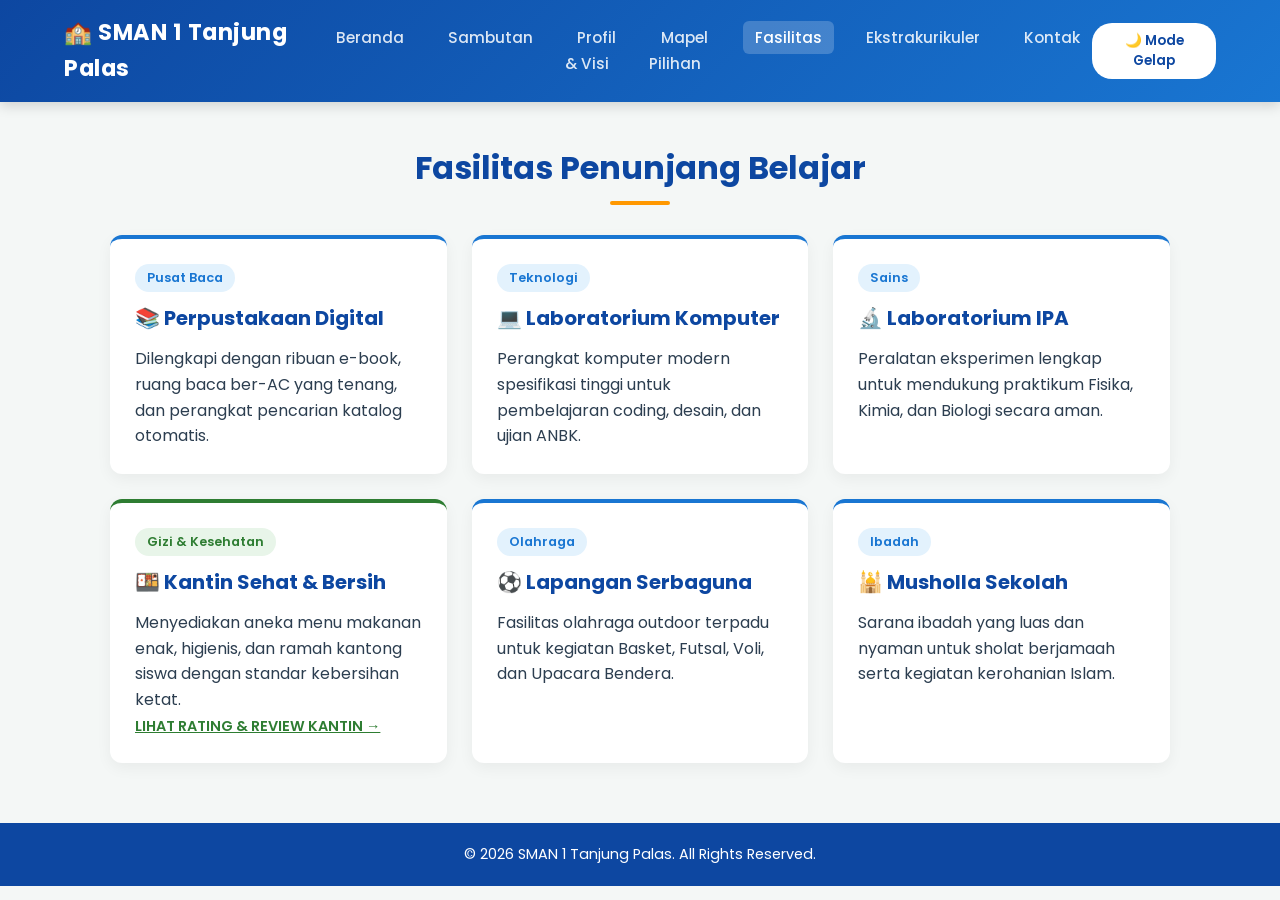
==== fasilitas.html @ 92361ccb "Add files via upload" ====
<!DOCTYPE html>
<html lang="id">
<head>
    <meta charset="UTF-8">
    <meta name="viewport" content="width=device-width, initial-scale=1.0">
    <title>Fasilitas - SMAN 1 Tanjung Palas</title>
    <link rel="stylesheet" href="style.css">
</head>
<body>
    <header>
        <div class="logo">🏫 SMAN 1 Tanjung Palas</div>
        <nav>
            <ul class="nav-menu">
                <li><a href="index.html">Beranda</a></li>
                <li><a href="sambutan.html">Sambutan</a></li>
                <li><a href="profil.html">Profil & Visi</a></li>
                <li><a href="mapel.html">Mapel Pilihan</a></li>
                <li><a href="fasilitas.html" class="active">Fasilitas</a></li>
                <li><a href="ekskul.html">Ekstrakurikuler</a></li>
                <li><a href="kontak.html">Kontak</a></li>
            </ul>
        </nav>
        <button id="darkModeToggle" class="btn-toggle">🌙 Mode Gelap</button>
    </header>

    <section class="container">
        <h2 class="section-title">Fasilitas Penunjang Belajar</h2>
        <div class="grid-3">
            <div class="card">
                <span class="badge">Pusat Baca</span>
                <h3>📚 Perpustakaan Digital</h3>
                <p>Dilengkapi dengan ribuan e-book, ruang baca ber-AC yang tenang, dan perangkat pencarian katalog otomatis.</p>
            </div>
            <div class="card">
                <span class="badge">Teknologi</span>
                <h3>💻 Laboratorium Komputer</h3>
                <p>Perangkat komputer modern spesifikasi tinggi untuk pembelajaran coding, desain, dan ujian ANBK.</p>
            </div>
            <div class="card">
                <span class="badge">Sains</span>
                <h3>🔬 Laboratorium IPA</h3>
                <p>Peralatan eksperimen lengkap untuk mendukung praktikum Fisika, Kimia, dan Biologi secara aman.</p>
            </div>
            <div class="card" style="border-top-color: #2e7d32;">
    <span class="badge" style="background: #e8f5e9; color: #2e7d32;">Gizi & Kesehatan</span>
    <h3>🍱 Kantin Sehat & Bersih</h3>
    <p>Menyediakan aneka menu makanan enak, higienis, dan ramah kantong siswa dengan standar kebersihan ketat.</p>
    <a href="https://kantinratingreview.netlify.app" target="_blank" style="color: #2e7d32; font-weight: 600; font-size: 0.9rem;">LIHAT RATING & REVIEW KANTIN &rarr;</a>
</div>
            <div class="card">
                <span class="badge">Olahraga</span>
                <h3>⚽ Lapangan Serbaguna</h3>
                <p>Fasilitas olahraga outdoor terpadu untuk kegiatan Basket, Futsal, Voli, dan Upacara Bendera.</p>
            </div>
            <div class="card">
                <span class="badge">Ibadah</span>
                <h3>🕌 Musholla Sekolah</h3>
                <p>Sarana ibadah yang luas dan nyaman untuk sholat berjamaah serta kegiatan kerohanian Islam.</p>
            </div>
        </div>
    </section>

    <footer>
        <p>&copy; 2026 SMAN 1 Tanjung Palas. All Rights Reserved.</p>
    </footer>

    <script src="script.js"></script>
</body>
</html>
---- style.css ----
@import url('https://fonts.googleapis.com/css2?family=Poppins:wght@300;400;500;600;700&display=swap');

* {
    margin: 0;
    padding: 0;
    box-sizing: border-box;
    font-family: 'Poppins', sans-serif;
}

body {
    background-color: #f4f7f6;
    color: #2c3e50;
    line-height: 1.6;
    transition: background-color 0.3s, color 0.3s;
}

/* Header & Navbar */
header {
    background: linear-gradient(135deg, #0d47a1, #1976d2);
    color: white;
    padding: 15px 5%;
    display: flex;
    justify-content: space-between;
    align-items: center;
    box-shadow: 0 4px 12px rgba(0,0,0,0.15);
    position: sticky;
    top: 0;
    z-index: 1000;
}

.logo {
    font-size: 1.4rem;
    font-weight: 700;
    letter-spacing: 0.5px;
}

.nav-menu {
    display: flex;
    list-style: none;
    gap: 20px;
}

.nav-menu a {
    color: rgba(255, 255, 255, 0.85);
    text-decoration: none;
    font-size: 0.95rem;
    font-weight: 500;
    padding: 6px 12px;
    border-radius: 6px;
    transition: all 0.3s ease;
}

.nav-menu a:hover, .nav-menu a.active {
    color: #ffffff;
    background: rgba(255, 255, 255, 0.2);
}

.btn-toggle {
    background: #ffffff;
    color: #0d47a1;
    border: none;
    padding: 8px 16px;
    border-radius: 20px;
    cursor: pointer;
    font-weight: 600;
    font-size: 0.85rem;
    transition: 0.3s;
}

.btn-toggle:hover {
    background: #e0e0e0;
}

/* Hero Section */
.hero {
    background: linear-gradient(rgba(13, 71, 161, 0.85), rgba(25, 118, 210, 0.85)), url('https://storage.schoolmedia.id/01-cms-website/sman1tgpalas.sch.id/slide/hjuij1741570653.png');
    background-size: cover;
    background-position: center;
    color: white;
    padding: 80px 20px;
    text-align: center;
}

.hero h1 {
    font-size: 2.5rem;
    margin-bottom: 15px;
    font-weight: 700;
}

.hero p {
    font-size: 1.1rem;
    max-width: 650px;
    margin: 0 auto 25px;
    opacity: 0.95;
}

.btn-primary {
    display: inline-block;
    background: #ff9800;
    color: white;
    padding: 12px 28px;
    border-radius: 30px;
    text-decoration: none;
    font-weight: 600;
    box-shadow: 0 4px 10px rgba(255, 152, 0, 0.3);
    transition: 0.3s;
}

.btn-primary:hover {
    background: #f57c00;
    transform: translateY(-2px);
}

/* Layout Containers */
.container {
    max-width: 1100px;
    margin: 40px auto;
    padding: 0 20px;
}

.section-title {
    text-align: center;
    font-size: 2rem;
    color: #0d47a1;
    margin-bottom: 30px;
    position: relative;
}

.section-title::after {
    content: '';
    display: block;
    width: 60px;
    height: 4px;
    background: #ff9800;
    margin: 8px auto 0;
    border-radius: 2px;
}

/* Grid & Cards */
.grid-3 {
    display: grid;
    grid-template-columns: repeat(auto-fit, minmax(300px, 1fr));
    gap: 25px;
}

.grid-2 {
    display: grid;
    grid-template-columns: repeat(auto-fit, minmax(320px, 1fr));
    gap: 25px;
}

.card {
    background: white;
    padding: 25px;
    border-radius: 12px;
    box-shadow: 0 5px 15px rgba(0,0,0,0.05);
    border-top: 4px solid #1976d2;
    transition: transform 0.3s, box-shadow 0.3s;
}

.card:hover {
    transform: translateY(-5px);
    box-shadow: 0 8px 25px rgba(0,0,0,0.1);
}

.card h3 {
    color: #0d47a1;
    margin-bottom: 12px;
    font-size: 1.25rem;
}

.badge {
    display: inline-block;
    background: #e3f2fd;
    color: #1976d2;
    padding: 4px 12px;
    border-radius: 15px;
    font-size: 0.8rem;
    font-weight: 600;
    margin-bottom: 10px;
}

/* Stats Counter Bar */
.stats-bar {
    background: white;
    border-radius: 12px;
    padding: 30px;
    display: grid;
    grid-template-columns: repeat(auto-fit, minmax(150px, 1fr));
    gap: 20px;
    text-align: center;
    box-shadow: 0 5px 15px rgba(0,0,0,0.05);
    margin-top: -30px;
    position: relative;
    z-index: 10;
}

.stat-item h2 {
    font-size: 2.2rem;
    color: #0d47a1;
}

.stat-item p {
    font-size: 0.9rem;
    color: #666;
    font-weight: 500;
}

/* Contact Page Layout */
.contact-wrapper {
    display: grid;
    grid-template-columns: repeat(auto-fit, minmax(320px, 1fr));
    gap: 30px;
}

.form-group {
    margin-bottom: 15px;
}

.form-group label {
    display: block;
    margin-bottom: 5px;
    font-weight: 500;
}

.form-group input, .form-group textarea {
    width: 100%;
    padding: 10px 14px;
    border: 1px solid #ccc;
    border-radius: 6px;
    outline: none;
}

.form-group input:focus, .form-group textarea:focus {
    border-color: #1976d2;
}

/* Dark Mode Styles */
body.dark-mode {
    background-color: #121212;
    color: #e0e0e0;
}

body.dark-mode header {
    background: linear-gradient(135deg, #1f1f1f, #2d2d2d);
}

body.dark-mode .card, 
body.dark-mode .stats-bar {
    background-color: #1e1e1e;
    color: #e0e0e0;
    box-shadow: 0 4px 12px rgba(0,0,0,0.5);
    border-top: 4px solid #0d47a1;
}

body.dark-mode .section-title {
    color: #64b5f6;
}

body.dark-mode .card h3,
body.dark-mode .stat-item h2 {
    color: #90caf9;
}

body.dark-mode .form-group input,
body.dark-mode .form-group textarea {
    background: #2a2a2a;
    color: white;
    border-color: #444;
}

/* Footer */
footer {
    background: #0d47a1;
    color: white;
    text-align: center;
    padding: 20px;
    margin-top: 60px;
    font-size: 0.9rem;
}

body.dark-mode footer {
    background: #151515;
}/* =========================================
   STYLING KHUSUS EKSTRAKURIKULER (GRID & KARTU)
   ========================================= */

.grid-ekskul {
    display: grid !important;
    grid-template-columns: repeat(auto-fit, minmax(280px, 1fr)) !important;
    gap: 25px !important;
    margin-top: 30px;
}

.card-ekskul {
    background: #ffffff;
    border-radius: 12px;
    overflow: hidden;
    box-shadow: 0 4px 12px rgba(0, 0, 0, 0.08);
    text-align: center;
    transition: transform 0.3s ease, box-shadow 0.3s ease;
}

.card-ekskul:hover {
    transform: translateY(-5px);
    box-shadow: 0 8px 20px rgba(0, 0, 0, 0.15);
}

.card-ekskul img {
    width: 100%;
    height: 180px;
    object-fit: cover;
    display: block;
}

.card-ekskul h3 {
    padding: 16px 10px;
    font-size: 1.1rem;
    color: #0d47a1;
    font-weight: 600;
}

/* Penyesuaian Mode Gelap */
body.dark-mode .card-ekskul {
    background-color: #1e1e1e;
}

body.dark-mode .card-ekskul h3 {
    color: #90caf9;
}
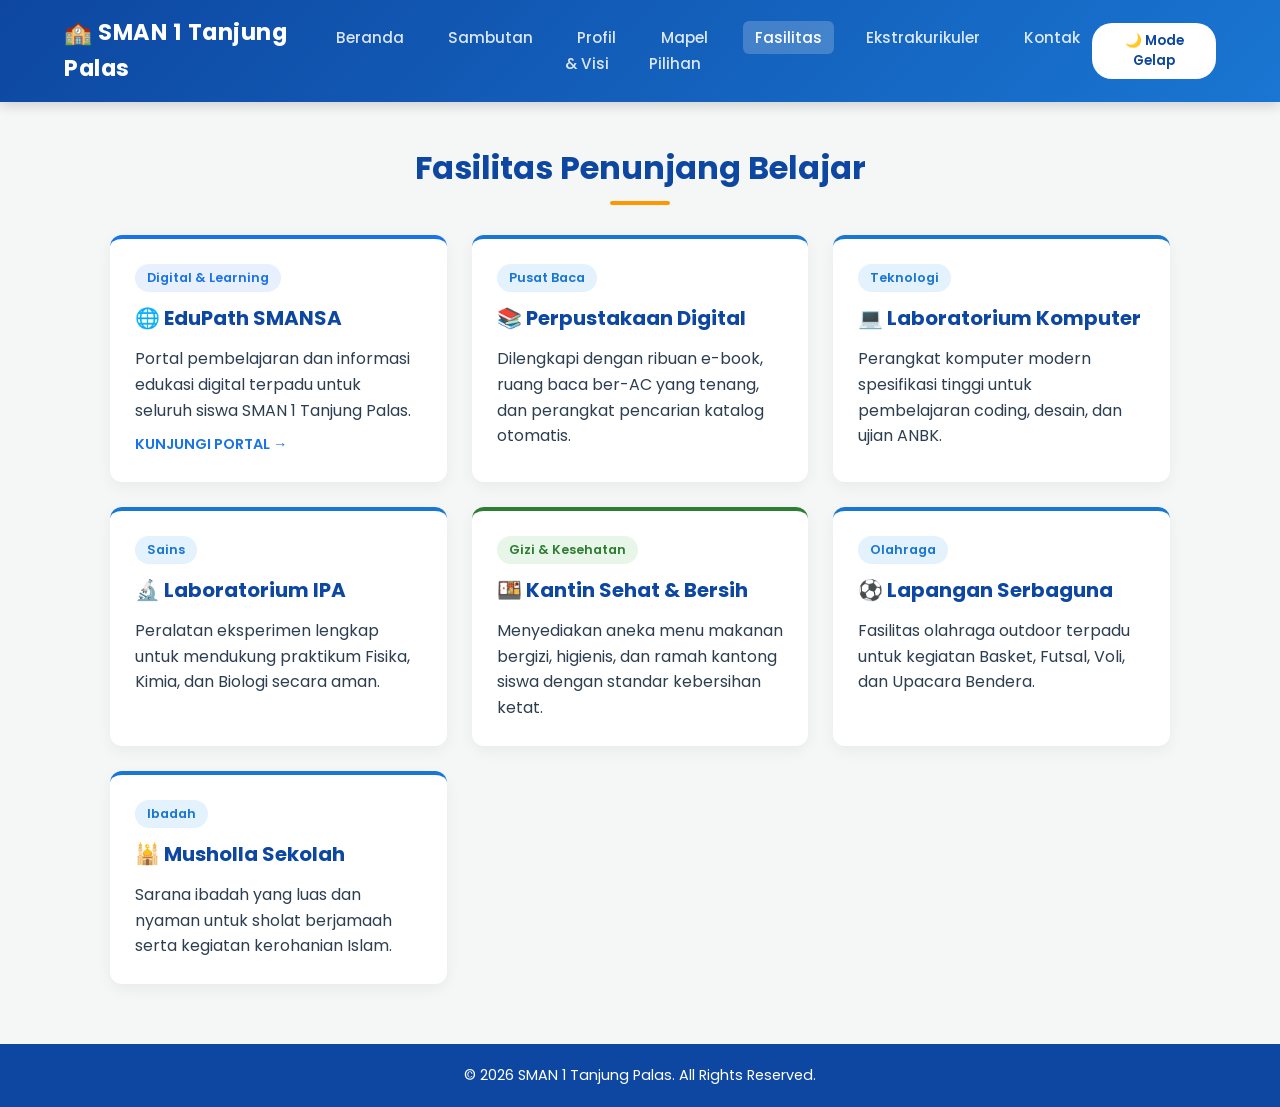
==== commit effa932f: "Add files via upload" ====
--- a/fasilitas.html
+++ b/fasilitas.html
@@ -26,6 +26,12 @@
     <section class="container">
         <h2 class="section-title">Fasilitas Penunjang Belajar</h2>
         <div class="grid-3">
+            <div class="card" style="border-top-color: #1a73e8;">
+        <span class="badge" style="background: #e8f0fe; color: #1a73e8;">Digital & Learning</span>
+        <h3>🌐 EduPath SMANSA</h3>
+        <p>Portal pembelajaran dan informasi edukasi digital terpadu untuk seluruh siswa SMAN 1 Tanjung Palas.</p>
+        <a href="https://edupatsmansa.netlify.app" target="_blank" style="color: #1a73e8; font-weight: 600; font-size: 0.9rem; display: inline-block; margin-top: 10px; text-decoration: none;">KUNJUNGI PORTAL &rarr;</a>
+    </div>
             <div class="card">
                 <span class="badge">Pusat Baca</span>
                 <h3>📚 Perpustakaan Digital</h3>
@@ -42,11 +48,10 @@
                 <p>Peralatan eksperimen lengkap untuk mendukung praktikum Fisika, Kimia, dan Biologi secara aman.</p>
             </div>
             <div class="card" style="border-top-color: #2e7d32;">
-    <span class="badge" style="background: #e8f5e9; color: #2e7d32;">Gizi & Kesehatan</span>
-    <h3>🍱 Kantin Sehat & Bersih</h3>
-    <p>Menyediakan aneka menu makanan enak, higienis, dan ramah kantong siswa dengan standar kebersihan ketat.</p>
-    <a href="https://kantinratingreview.netlify.app" target="_blank" style="color: #2e7d32; font-weight: 600; font-size: 0.9rem;">LIHAT RATING & REVIEW KANTIN &rarr;</a>
-</div>
+                <span class="badge" style="background: #e8f5e9; color: #2e7d32;">Gizi & Kesehatan</span>
+                <h3>🍱 Kantin Sehat & Bersih</h3>
+                <p>Menyediakan aneka menu makanan bergizi, higienis, dan ramah kantong siswa dengan standar kebersihan ketat.</p>
+            </div>
             <div class="card">
                 <span class="badge">Olahraga</span>
                 <h3>⚽ Lapangan Serbaguna</h3>
--- a/style.css
+++ b/style.css
@@ -327,4 +327,55 @@
 
 body.dark-mode .card-ekskul h3 {
     color: #90caf9;
+}
+
+/* =========================================
+   PENGATURAN UNTUK HP DAN TABLET (RESPONSIVE)
+   Tambahkan kode ini di paling bawah style.css
+   ========================================= */
+
+@media (max-width: 768px) {
+    /* 1. Memperbaiki Menu Navigasi yang Bertumpuk */
+    header {
+        flex-direction: column; /* Menyusun logo dan menu ke bawah */
+        text-align: center;
+    }
+    
+    .nav-menu {
+        display: flex;
+        flex-wrap: wrap; /* Membungkus menu agar tidak meluber ke samping */
+        justify-content: center;
+        gap: 10px;
+        padding: 10px 0;
+    }
+
+    /* 2. Memperbaiki Layout Kolom (Grid) */
+    /* Mengubah .grid-2 dan .grid-3 yang ada di HTML menjadi 1 kolom di HP */
+    .grid-2, .grid-3 {
+        display: grid;
+        grid-template-columns: 1fr !important; /* Memaksa jadi 1 kolom penuh */
+        gap: 15px;
+    }
+
+    /* 3. Menyesuaikan Container Utama */
+    .container {
+        width: 100%;
+        padding: 15px;
+        box-sizing: border-box; /* Mencegah padding menambah lebar elemen */
+    }
+
+    /* 4. Menyesuaikan Ukuran Teks di Hero Section */
+    .hero h1 {
+        font-size: 24px;
+    }
+    
+    .hero p {
+        font-size: 14px;
+    }
+}
+
+/* Pastikan semua gambar tidak merusak ukuran layar */
+img {
+    max-width: 100%;
+    height: auto;
 }
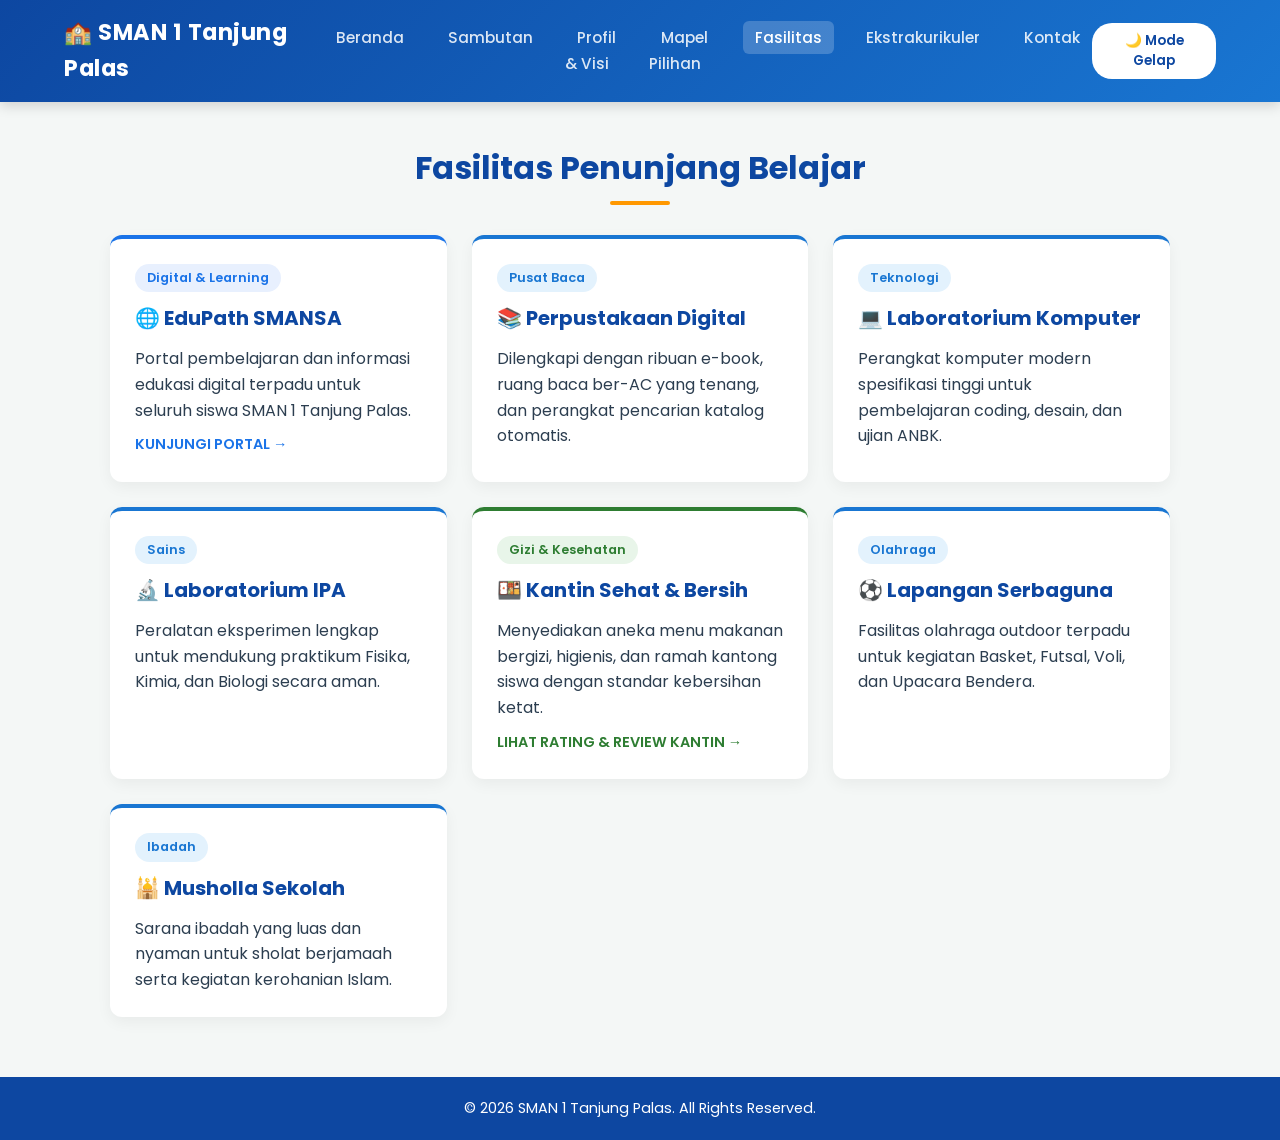
==== commit ffa97628: "Add files via upload" ====
--- a/fasilitas.html
+++ b/fasilitas.html
@@ -48,10 +48,13 @@
                 <p>Peralatan eksperimen lengkap untuk mendukung praktikum Fisika, Kimia, dan Biologi secara aman.</p>
             </div>
             <div class="card" style="border-top-color: #2e7d32;">
-                <span class="badge" style="background: #e8f5e9; color: #2e7d32;">Gizi & Kesehatan</span>
-                <h3>🍱 Kantin Sehat & Bersih</h3>
-                <p>Menyediakan aneka menu makanan bergizi, higienis, dan ramah kantong siswa dengan standar kebersihan ketat.</p>
-            </div>
+    <span class="badge" style="background: #e8f5e9; color: #2e7d32;">Gizi & Kesehatan</span>
+    <h3>🍱 Kantin Sehat & Bersih</h3>
+    <p>Menyediakan aneka menu makanan bergizi, higienis, dan ramah kantong siswa dengan standar kebersihan ketat.</p>
+    
+    <!-- SALIN DAN TEMPEL KODE DI BAWAH INI -->
+    <a href="https://kantinratingreview.netlify.app" target="_blank" style="color: #2e7d32; font-weight: 600; font-size: 0.9rem; display: inline-block; margin-top: 10px; text-decoration: none;">LIHAT RATING & REVIEW KANTIN &rarr;</a>
+</div>
             <div class="card">
                 <span class="badge">Olahraga</span>
                 <h3>⚽ Lapangan Serbaguna</h3>
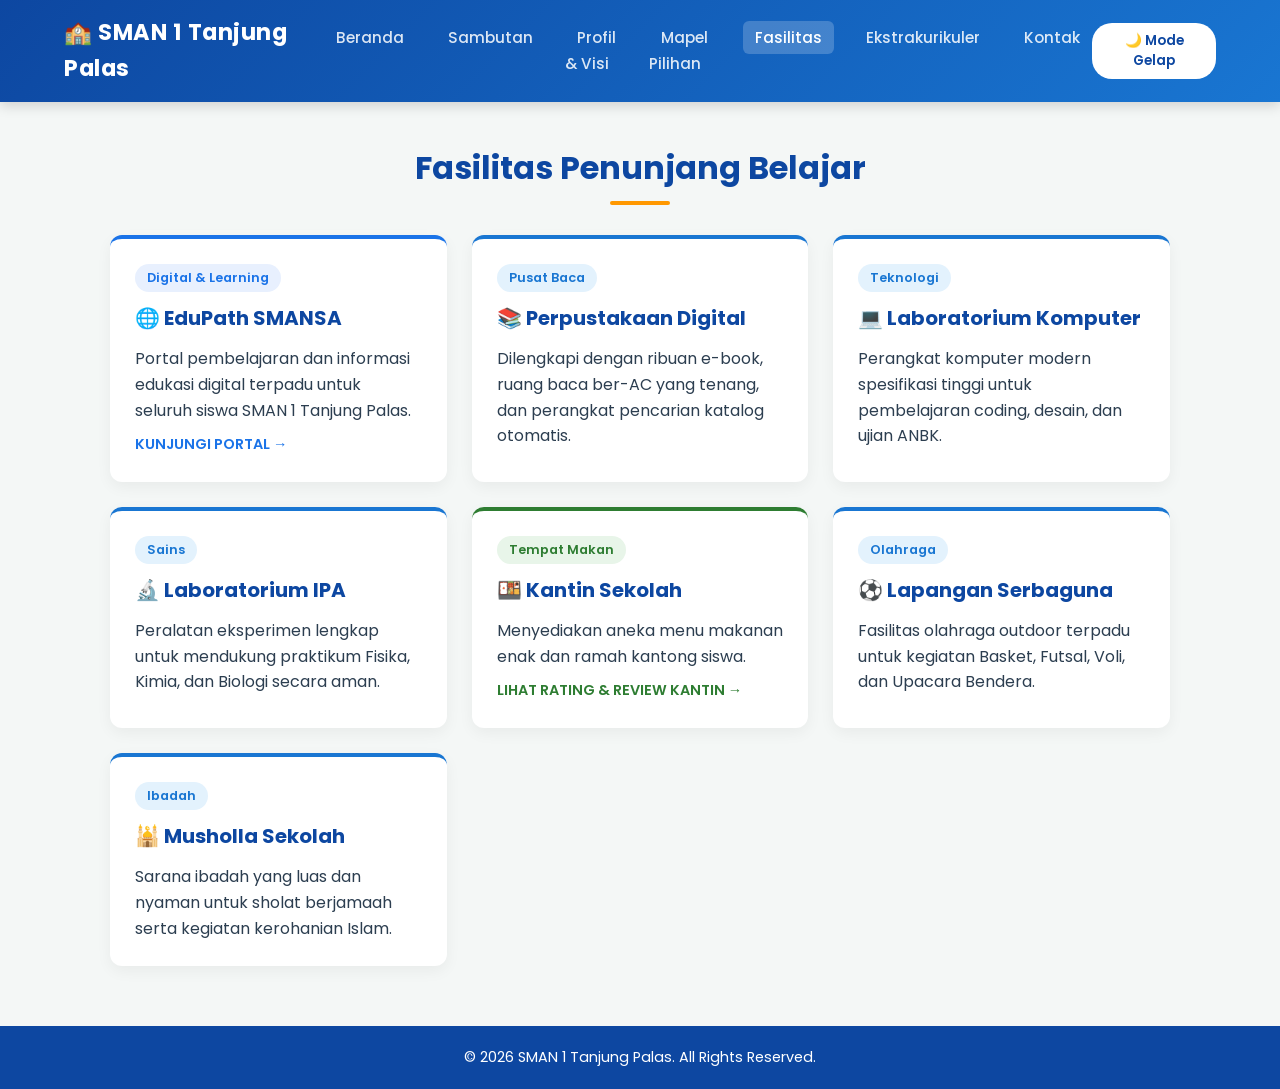
==== commit ae66da48: "Add files via upload" ====
--- a/fasilitas.html
+++ b/fasilitas.html
@@ -48,11 +48,9 @@
                 <p>Peralatan eksperimen lengkap untuk mendukung praktikum Fisika, Kimia, dan Biologi secara aman.</p>
             </div>
             <div class="card" style="border-top-color: #2e7d32;">
-    <span class="badge" style="background: #e8f5e9; color: #2e7d32;">Gizi & Kesehatan</span>
-    <h3>🍱 Kantin Sehat & Bersih</h3>
-    <p>Menyediakan aneka menu makanan bergizi, higienis, dan ramah kantong siswa dengan standar kebersihan ketat.</p>
-    
-    <!-- SALIN DAN TEMPEL KODE DI BAWAH INI -->
+    <span class="badge" style="background: #e8f5e9; color: #2e7d32;">Tempat Makan</span>
+    <h3>🍱 Kantin Sekolah</h3>
+    <p>Menyediakan aneka menu makanan enak dan ramah kantong siswa.</p>
     <a href="https://kantinratingreview.netlify.app" target="_blank" style="color: #2e7d32; font-weight: 600; font-size: 0.9rem; display: inline-block; margin-top: 10px; text-decoration: none;">LIHAT RATING & REVIEW KANTIN &rarr;</a>
 </div>
             <div class="card">
